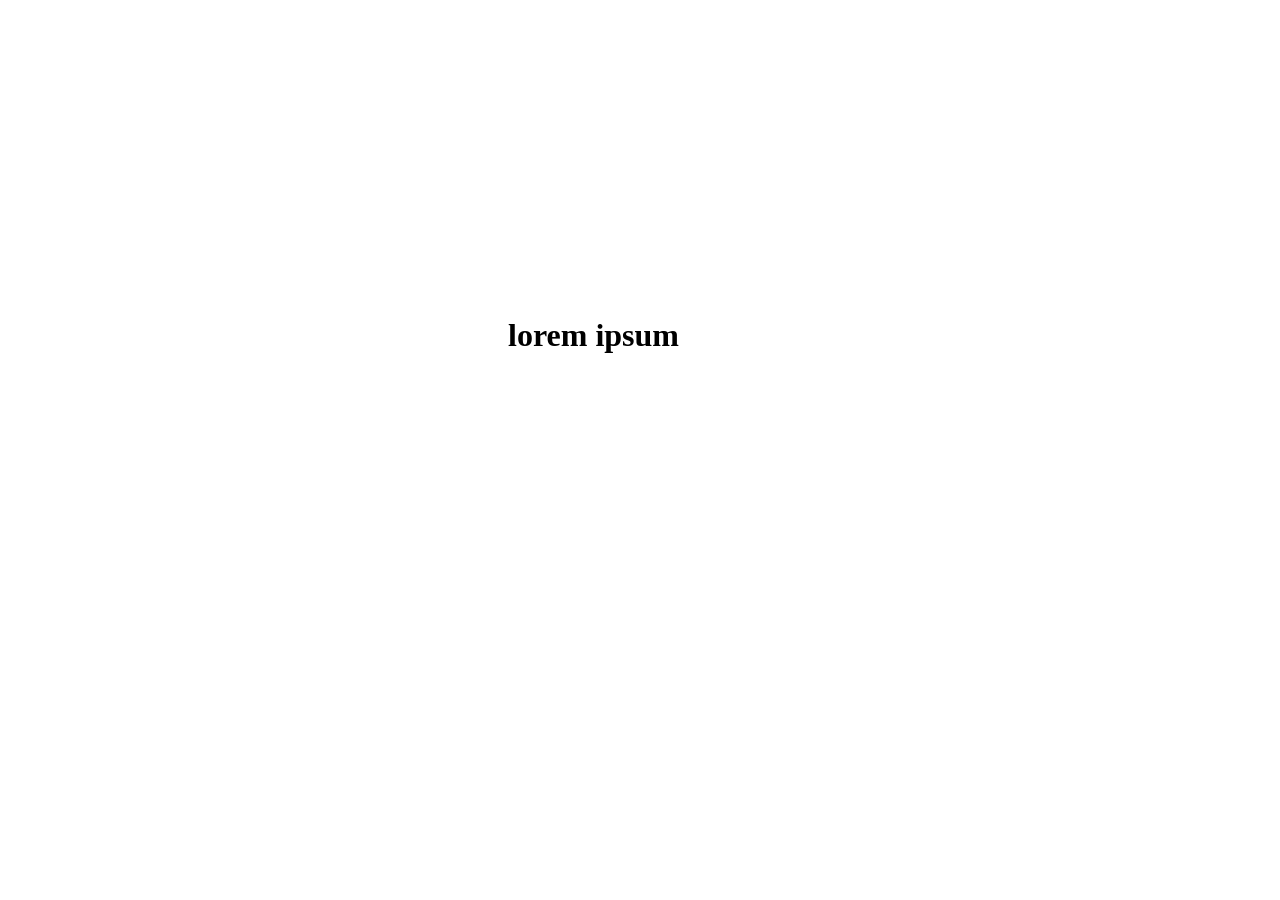
==== index.html @ ad018ed7 "test" ====
<!DOCTYPE html>

<html>
    <head>
        <title> Lorem ipsum v1 </title>
    </head>

    <body>
        <h1 style="margin-left: 500px;"> <br><br><br><br><br><br><br><br>lorem ipsum </h1>
    </body>

</html>
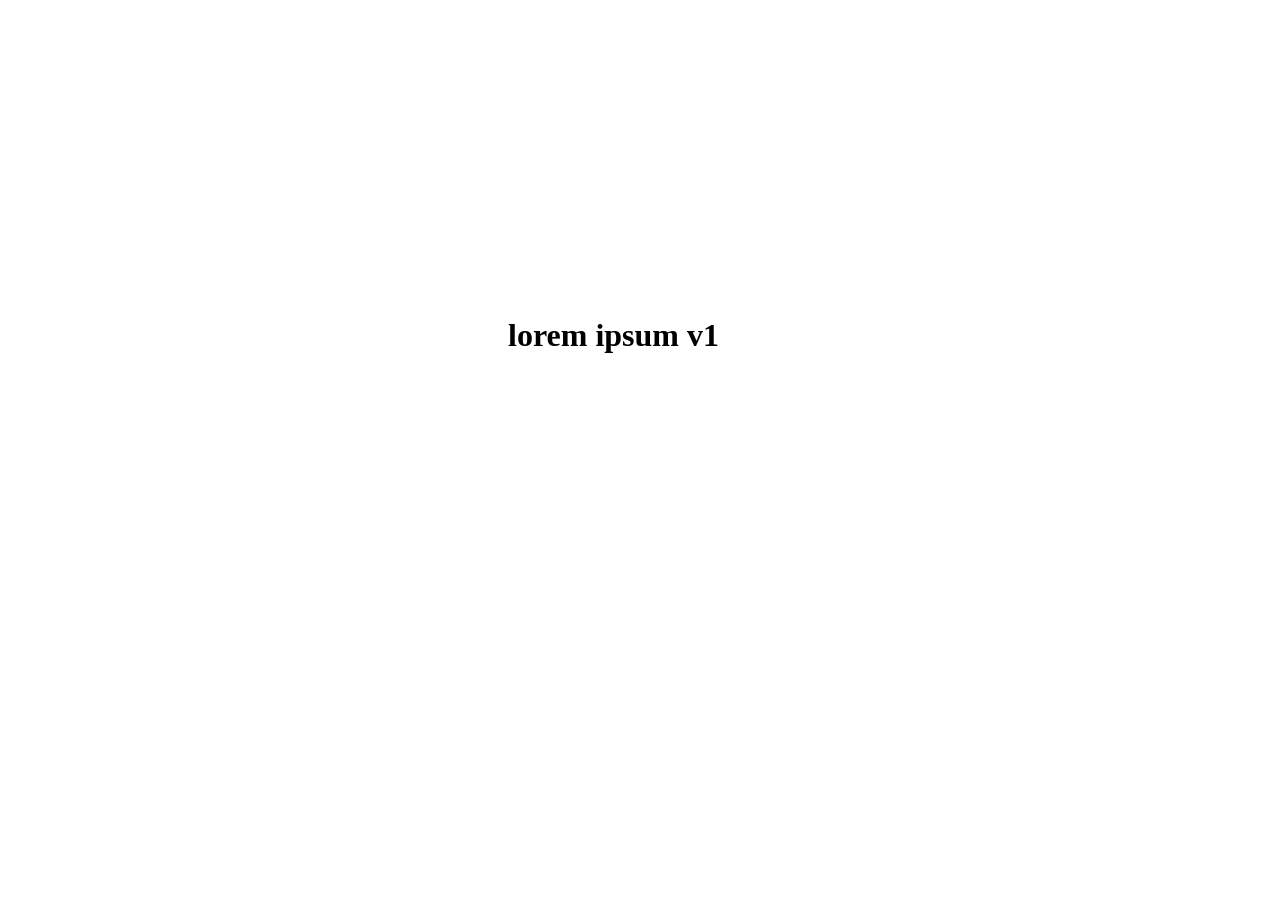
==== commit 3824842a: "food logs feature" ====
--- a/index.html
+++ b/index.html
@@ -6,7 +6,7 @@
     </head>
 
     <body>
-        <h1 style="margin-left: 500px;"> <br><br><br><br><br><br><br><br>lorem ipsum </h1>
+        <h1 style="margin-left: 500px;"> <br><br><br><br><br><br><br><br>lorem ipsum v1 </h1>
     </body>
 
 </html>
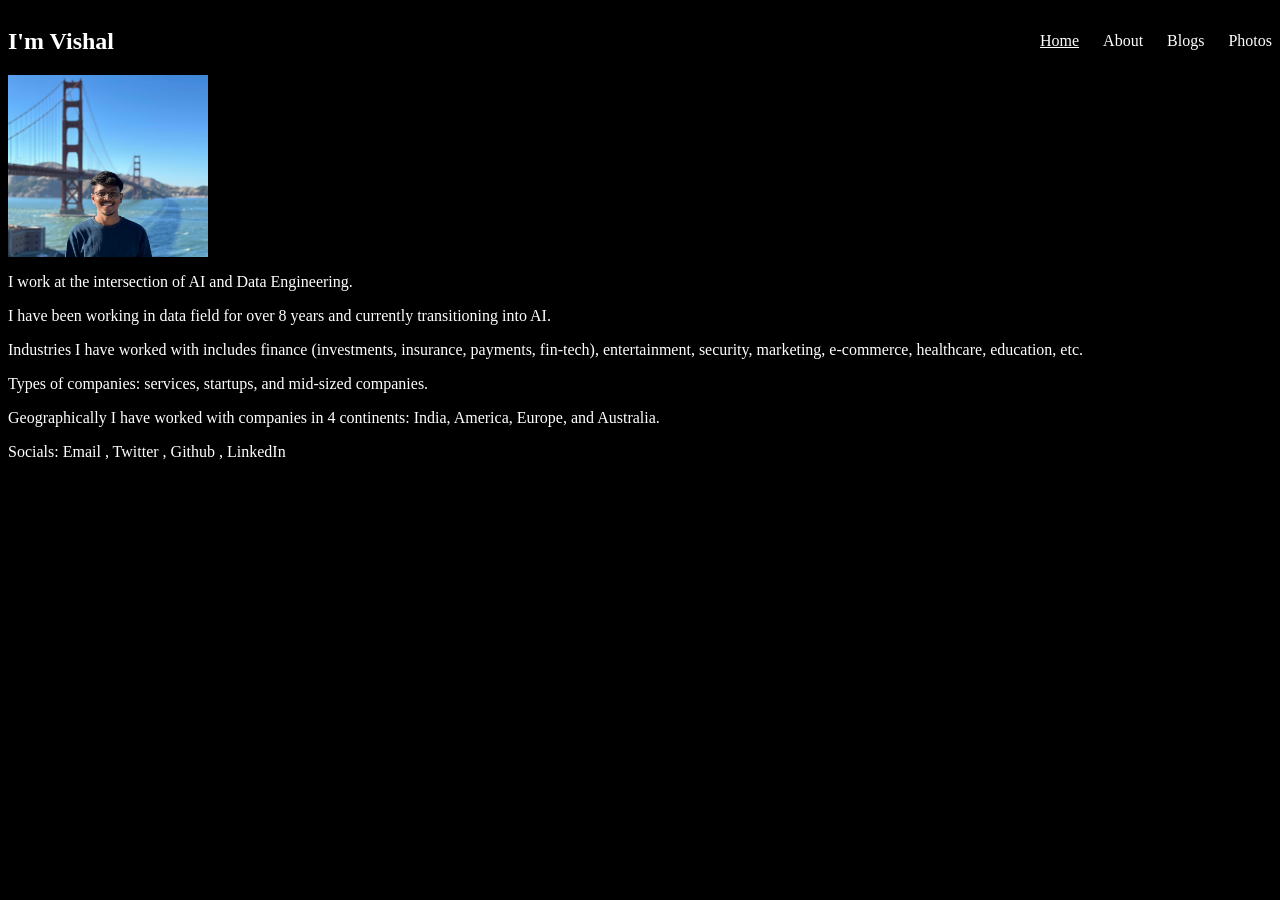
==== commit 3a4d598c: "personal website with basic structure andcontent v1" ====
--- a/index.html
+++ b/index.html
@@ -1,12 +1,49 @@
-<!DOCTYPE html>
+<html>
 
-<html>
     <head>
-        <title> Lorem ipsum v1 </title>
+        <meta charset="UTF-8">
+        <meta name="viewport" content="width=device-width, initial-scale=1.0">
+        <title> Vishal Waghmode </title>
+        <link rel="icon" type="image/png" href="/images/tree_icon_v2.png">
+        <link rel="stylesheet" href="styles.css">
     </head>
 
     <body>
-        <h1 style="margin-left: 500px;"> <br><br><br><br><br><br><br><br>lorem ipsum v1 </h1>
+
+        <div class="navigation_container">
+            <h2>I'm Vishal </h2>
+          
+            <nav>
+                <a href="index.html"  class="active"> Home</a>
+                <a href="about.html" > About</a>
+                <a href="blogs.html" > Blogs</a>
+                <a href="photos.html" > Photos</a>  
+                    
+            </nav>
+        </div>
+
+
+         <img class="profile_photo"  src="/images/photos/tech_bro.jpg" alt="photo didn't upload">
+         <p> I work at the intersection of AI and Data Engineering.</p>
+         <p> I have been working in data field for over 8 years and currently transitioning into AI.</p>
+         <p> Industries I have worked with includes finance (investments, insurance, payments, fin-tech), entertainment, security, marketing, e-commerce, healthcare, education, etc.</p>
+         <p> Types of companies: services, startups, and mid-sized companies. </p>
+         <p> Geographically I have worked with companies in 4 continents: India, America, Europe, and Australia. </p>
+
+       
+
     </body>
 
+    <footer>
+        <p> Socials: 
+         
+           <a href="mailto:vishalwaghmode007@gmail.com" target="_blank"> Email </a>, 
+            <a href="https://x.com/vishal_555_" target="_blank"> Twitter </a>, 
+            <a href="https://github.com/vishal-555" target="_blank"> Github </a>,
+            <a href="https://linkedin.com/in/vishalwaghmode" target="_blank"> LinkedIn </a>
+       
+        </p>
+    </footer>
+
+
 </html>
--- a/styles.css
+++ b/styles.css
@@ -0,0 +1,48 @@
+body{
+    background-color:black;
+    color:white
+}
+img{
+    width:33%;
+    height:600px; /*height:auto;*/
+    object-fit: contain;
+    
+}
+
+.navigation_container{
+    display:flex;
+    justify-content:space-between;
+    align-items:center;
+}
+
+nav {
+  display:flex;
+  gap: 24px; 
+}
+
+nav a.active{
+    text-decoration:underline;
+}
+
+nav a:hover{
+    color:#80EF80;
+
+}
+a {
+    color: inherit;
+    text-decoration: none;
+}
+
+.profile_photo{
+    width: 200px;
+    height: auto;
+
+}
+
+.socials{
+    display:flex;
+    justify-content:center;
+    gap:16px;
+    margin-top:8px;
+}
+
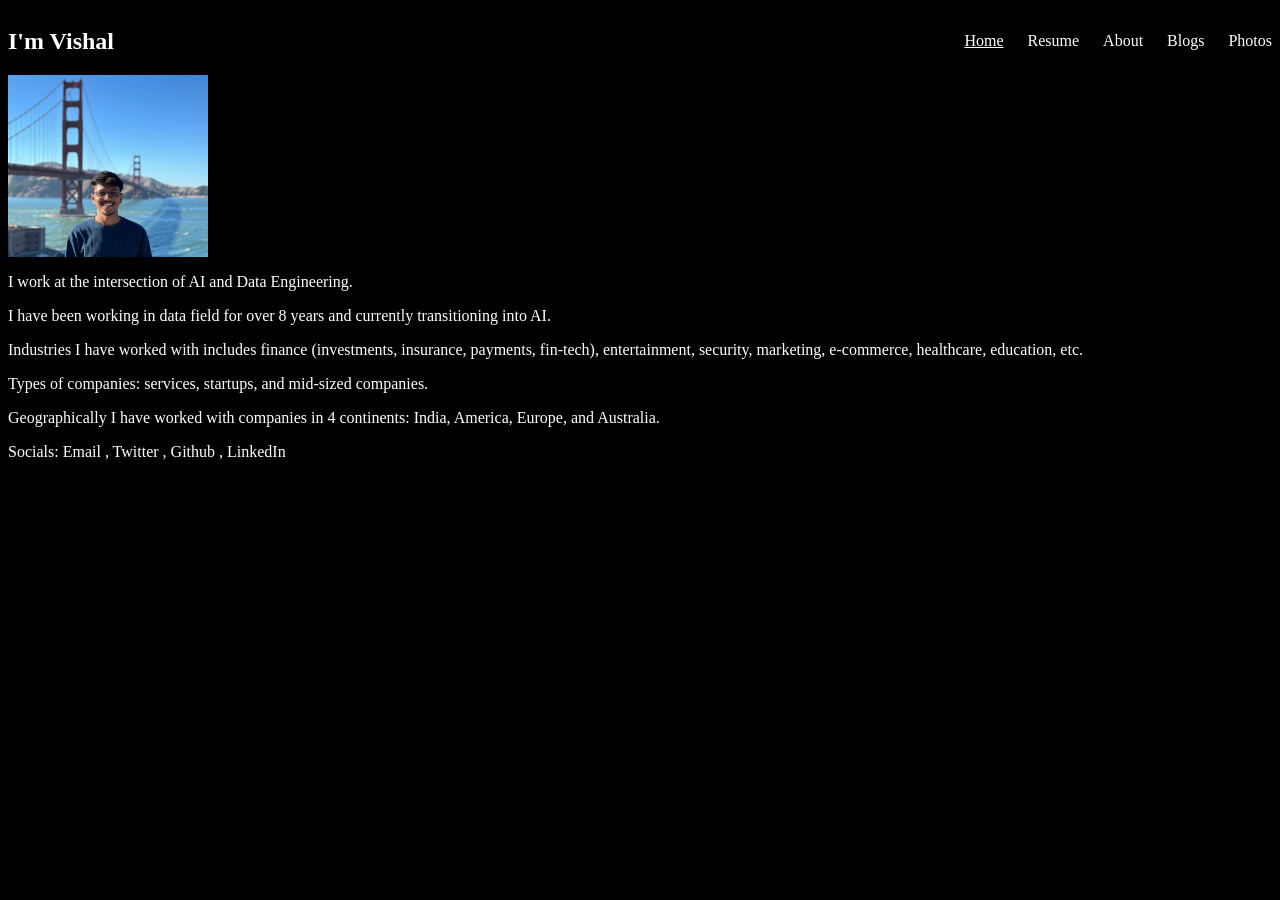
==== commit e9c5c922: "added resume page" ====
--- a/index.html
+++ b/index.html
@@ -15,6 +15,7 @@
           
             <nav>
                 <a href="index.html"  class="active"> Home</a>
+                <a href="resume.html" > Resume</a>
                 <a href="about.html" > About</a>
                 <a href="blogs.html" > Blogs</a>
                 <a href="photos.html" > Photos</a>  
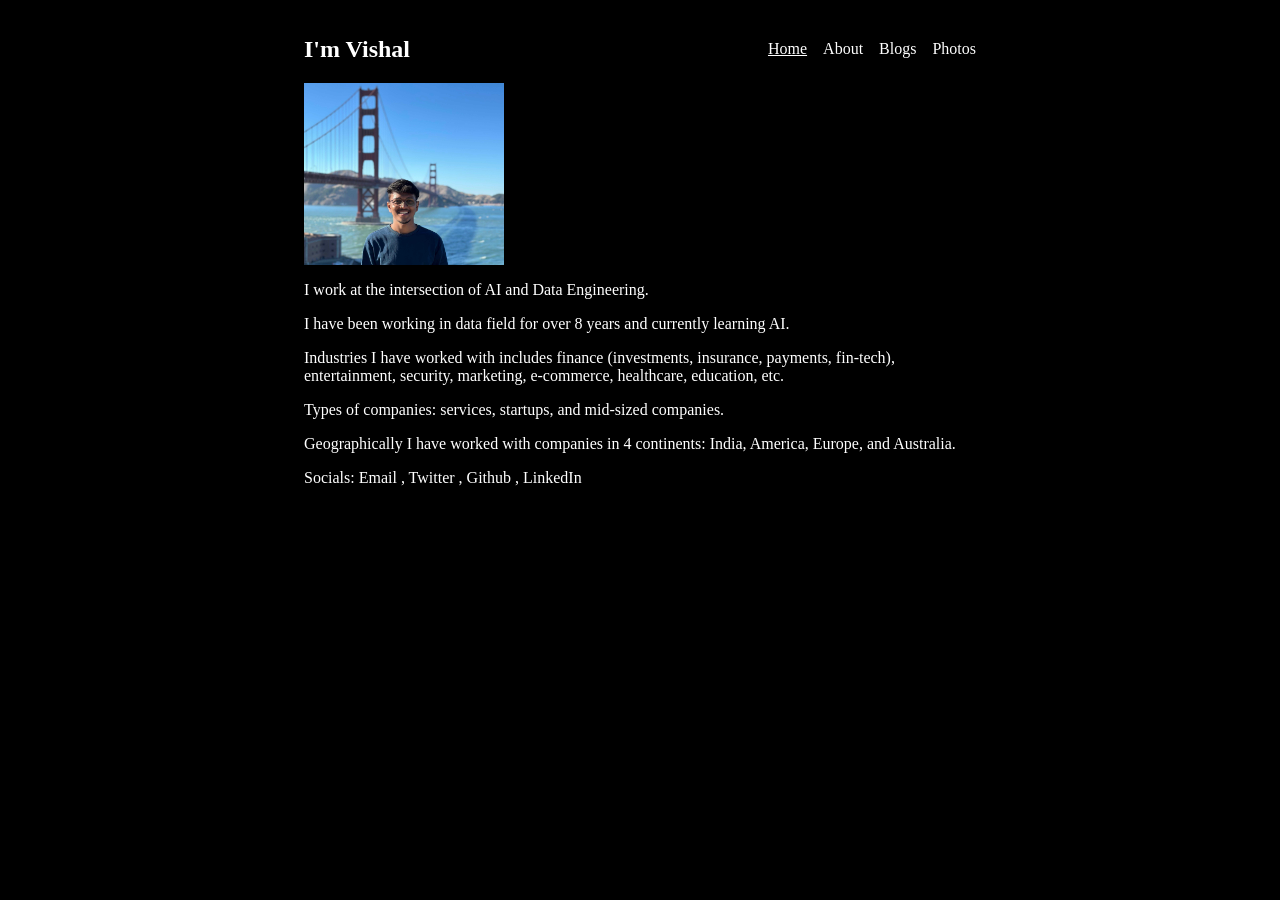
==== commit ff325b31: "added mobile friendly feature" ====
--- a/index.html
+++ b/index.html
@@ -2,7 +2,7 @@
 
     <head>
         <meta charset="UTF-8">
-        <meta name="viewport" content="width=device-width, initial-scale=1.0">
+        <meta name="viewport" content="width=device-width, initial-scale=1">
         <title> Vishal Waghmode </title>
         <link rel="icon" type="image/png" href="/images/tree_icon_v2.png">
         <link rel="stylesheet" href="styles.css">
@@ -15,7 +15,6 @@
           
             <nav>
                 <a href="index.html"  class="active"> Home</a>
-                <a href="resume.html" > Resume</a>
                 <a href="about.html" > About</a>
                 <a href="blogs.html" > Blogs</a>
                 <a href="photos.html" > Photos</a>  
@@ -26,7 +25,7 @@
 
          <img class="profile_photo"  src="/images/photos/tech_bro.jpg" alt="photo didn't upload">
          <p> I work at the intersection of AI and Data Engineering.</p>
-         <p> I have been working in data field for over 8 years and currently transitioning into AI.</p>
+         <p> I have been working in data field for over 8 years and currently learning AI.</p>
          <p> Industries I have worked with includes finance (investments, insurance, payments, fin-tech), entertainment, security, marketing, e-commerce, healthcare, education, etc.</p>
          <p> Types of companies: services, startups, and mid-sized companies. </p>
          <p> Geographically I have worked with companies in 4 continents: India, America, Europe, and Australia. </p>
--- a/styles.css
+++ b/styles.css
@@ -46,3 +46,22 @@
     margin-top:8px;
 }
 
+body {
+  margin: 0 auto;
+  padding: 1rem;
+  max-width: 42rem;
+}
+
+header {
+  display: flex;
+  flex-wrap: wrap;
+  gap: 0.75rem;
+  align-items: baseline;
+  justify-content: space-between;
+}
+
+nav {
+  display: flex;
+  flex-wrap: wrap;
+  gap: 1rem;
+}
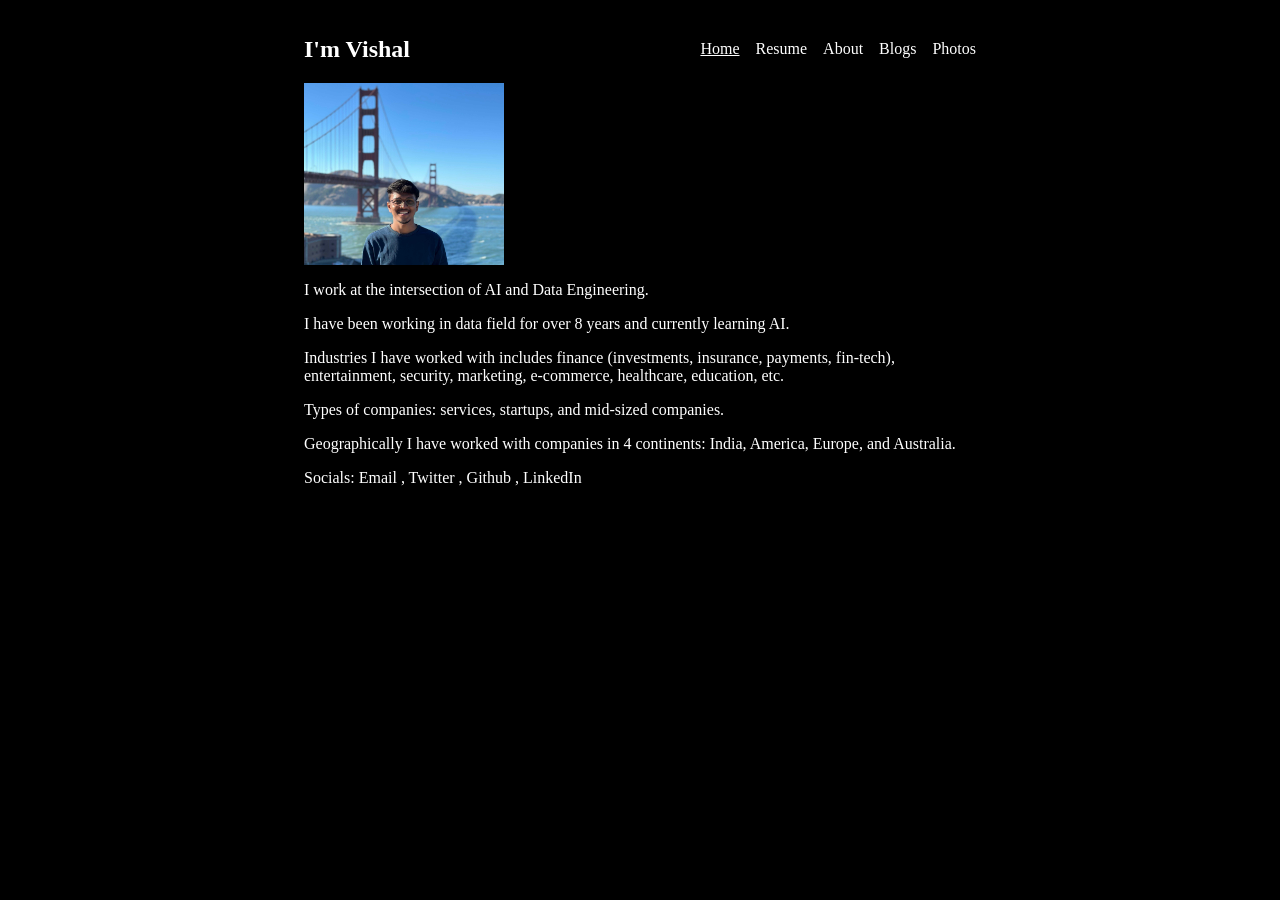
==== commit 88253555: "Merge pull request #3 from vishal-555/make_mobile_friendly added mobile friendly feature" ====
--- a/index.html
+++ b/index.html
@@ -15,6 +15,7 @@
           
             <nav>
                 <a href="index.html"  class="active"> Home</a>
+                <a href="resume.html" > Resume</a>
                 <a href="about.html" > About</a>
                 <a href="blogs.html" > Blogs</a>
                 <a href="photos.html" > Photos</a>  
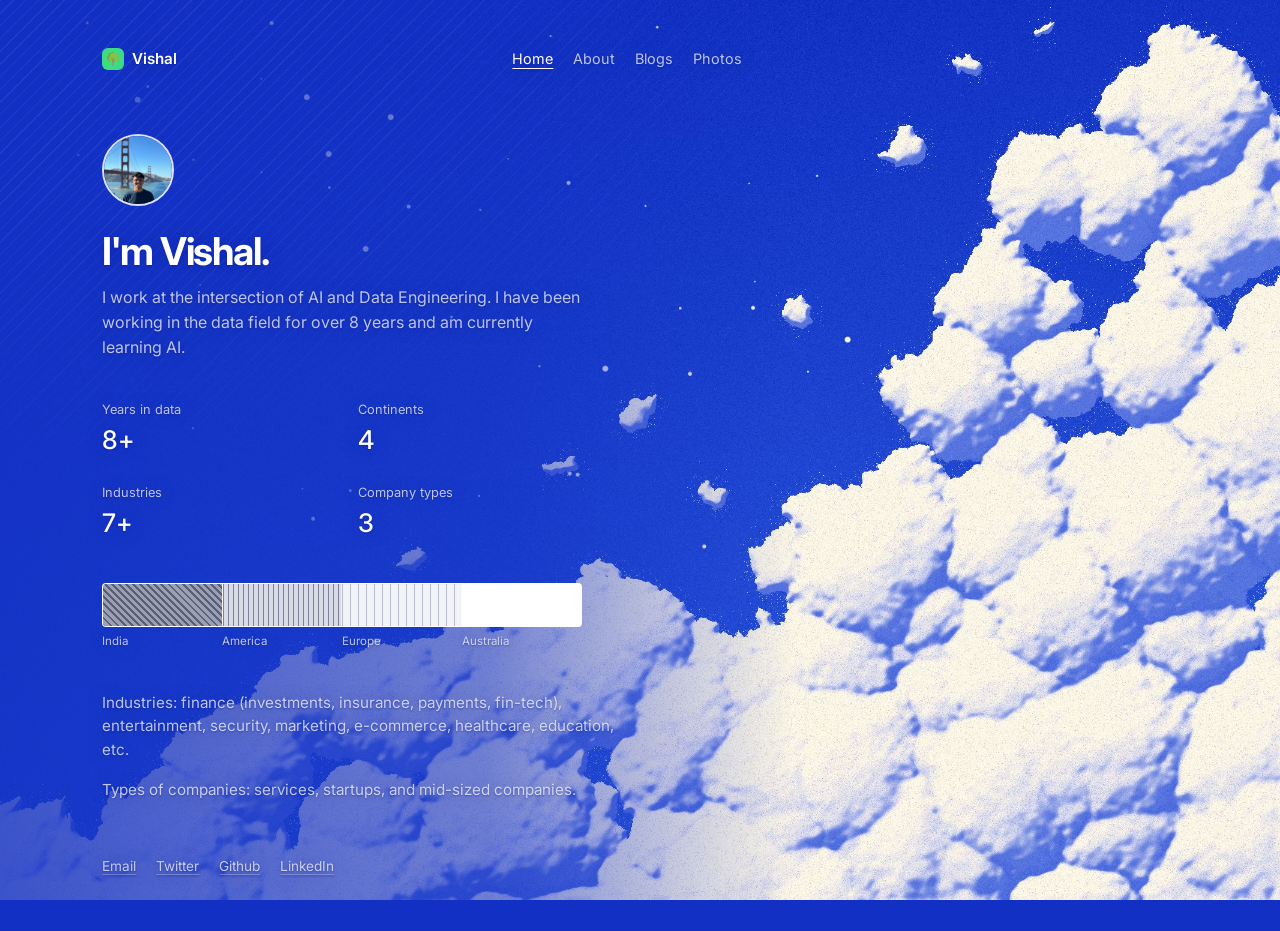
==== commit c1110f96: "Blue sky redesign with cumulus clouds, mobile and desktop friendly - Inter font, white type over a r" ====
--- a/index.html
+++ b/index.html
@@ -1,50 +1,58 @@
-<html>
-
+<!DOCTYPE html>
+<html lang="en">
     <head>
         <meta charset="UTF-8">
-        <meta name="viewport" content="width=device-width, initial-scale=1">
-        <title> Vishal Waghmode </title>
+        <meta name="viewport" content="width=device-width, initial-scale=1, viewport-fit=cover">
+        <meta name="theme-color" content="#1230c4">
+        <title>Vishal Waghmode</title>
         <link rel="icon" type="image/png" href="/images/tree_icon_v2.png">
+        <link rel="preconnect" href="https://fonts.googleapis.com">
+        <link rel="preconnect" href="https://fonts.gstatic.com" crossorigin>
+        <link href="https://fonts.googleapis.com/css2?family=Inter:wght@400;500;600;700&display=swap" rel="stylesheet">
         <link rel="stylesheet" href="styles.css">
     </head>
 
     <body>
+        <div class="page">
+            <header class="navigation_container">
+                <a class="brand" href="index.html"><img src="/images/tree_icon_v2.png" alt=""> Vishal</a>
+                <nav>
+                    <a href="index.html" class="active">Home</a>
+                    <a href="about.html">About</a>
+                    <a href="blogs.html">Blogs</a>
+                    <a href="photos.html">Photos</a>
+                </nav>
+            </header>
 
-        <div class="navigation_container">
-            <h2>I'm Vishal </h2>
-          
-            <nav>
-                <a href="index.html"  class="active"> Home</a>
-                <a href="resume.html" > Resume</a>
-                <a href="about.html" > About</a>
-                <a href="blogs.html" > Blogs</a>
-                <a href="photos.html" > Photos</a>  
-                    
-            </nav>
+            <main>
+                <img class="profile_photo" src="/images/photos/tech_bro.jpg" alt="Vishal">
+                <h1>I'm Vishal.</h1>
+                <p class="lede">I work at the intersection of AI and Data Engineering. I have been working in the data field for over 8 years and am currently learning AI.</p>
+
+                <dl class="stats">
+                    <div><dt>Years in data</dt><dd>8+</dd></div>
+                    <div><dt>Continents</dt><dd>4</dd></div>
+                    <div><dt>Industries</dt><dd>7+</dd></div>
+                    <div><dt>Company types</dt><dd>3</dd></div>
+                </dl>
+
+                <div class="bar" aria-hidden="true"><span></span><span></span><span></span><span></span></div>
+                <div class="bar-labels"><span>India</span><span>America</span><span>Europe</span><span>Australia</span></div>
+
+                <div class="details">
+                    <p>Industries: finance (investments, insurance, payments, fin-tech), entertainment, security, marketing, e-commerce, healthcare, education, etc.</p>
+                    <p>Types of companies: services, startups, and mid-sized companies.</p>
+                </div>
+            </main>
+
+            <footer>
+                <div class="socials">
+                    <a href="mailto:vishalwaghmode007@gmail.com" target="_blank">Email</a>
+                    <a href="https://x.com/vishal_555_" target="_blank">Twitter</a>
+                    <a href="https://github.com/vishal-555" target="_blank">Github</a>
+                    <a href="https://linkedin.com/in/vishalwaghmode" target="_blank">LinkedIn</a>
+                </div>
+            </footer>
         </div>
-
-
-         <img class="profile_photo"  src="/images/photos/tech_bro.jpg" alt="photo didn't upload">
-         <p> I work at the intersection of AI and Data Engineering.</p>
-         <p> I have been working in data field for over 8 years and currently learning AI.</p>
-         <p> Industries I have worked with includes finance (investments, insurance, payments, fin-tech), entertainment, security, marketing, e-commerce, healthcare, education, etc.</p>
-         <p> Types of companies: services, startups, and mid-sized companies. </p>
-         <p> Geographically I have worked with companies in 4 continents: India, America, Europe, and Australia. </p>
-
-       
-
     </body>
-
-    <footer>
-        <p> Socials: 
-         
-           <a href="mailto:vishalwaghmode007@gmail.com" target="_blank"> Email </a>, 
-            <a href="https://x.com/vishal_555_" target="_blank"> Twitter </a>, 
-            <a href="https://github.com/vishal-555" target="_blank"> Github </a>,
-            <a href="https://linkedin.com/in/vishalwaghmode" target="_blank"> LinkedIn </a>
-       
-        </p>
-    </footer>
-
-
-</html>+</html>
--- a/styles.css
+++ b/styles.css
@@ -1,67 +1,334 @@
-body{
-    background-color:black;
-    color:white
-}
-img{
-    width:33%;
-    height:600px; /*height:auto;*/
-    object-fit: contain;
-    
-}
-
-.navigation_container{
-    display:flex;
-    justify-content:space-between;
-    align-items:center;
-}
-
-nav {
-  display:flex;
-  gap: 24px; 
-}
-
-nav a.active{
-    text-decoration:underline;
-}
-
-nav a:hover{
-    color:#80EF80;
-
-}
+:root {
+    --blue: #1230c4;
+    --text: #ffffff;
+    --muted: rgba(255, 255, 255, 0.72);
+    --line: rgba(255, 255, 255, 0.28);
+    --green: #3ddc84;
+}
+
+* {
+    box-sizing: border-box;
+}
+
+html {
+    background: var(--blue);
+    -webkit-text-size-adjust: 100%;
+    text-size-adjust: 100%;
+}
+
+body {
+    margin: 0;
+    min-height: 100vh;
+    min-height: 100dvh;
+    font-family: "Inter", system-ui, -apple-system, "Segoe UI", sans-serif;
+    color: var(--text);
+    background: transparent;
+    line-height: 1.55;
+    -webkit-font-smoothing: antialiased;
+    /* keeps text readable when it scrolls over the clouds */
+    text-shadow: 0 1px 2px rgba(10, 30, 140, 0.45), 0 0 18px rgba(10, 30, 140, 0.4);
+    -webkit-tap-highlight-color: transparent;
+}
+
+/* fixed sky layer - works on iOS/Android where background-attachment: fixed doesn't.
+   100lvh = the tallest viewport, so the image doesn't jump when the mobile URL bar hides. */
+body::before,
+body::after {
+    content: "";
+    position: fixed;
+    top: 0;
+    left: 0;
+    width: 100%;
+    height: 100vh;
+    height: 100lvh;
+    z-index: -1;
+    pointer-events: none;
+}
+
+/* the blue wash sits behind the text column so white text stays readable over clouds */
+body::before {
+    background:
+        linear-gradient(90deg, rgba(18, 48, 196, 0.82) 0%, rgba(18, 48, 196, 0.6) 38%, rgba(18, 48, 196, 0) 62%),
+        url("/images/sky-wide.jpg") right bottom / cover no-repeat,
+        var(--blue);
+}
+
+/* diagonal print hatching in the top-left corner */
+body::after {
+    background: repeating-linear-gradient(135deg, rgba(255, 255, 255, 0.07) 0 1px, transparent 1px 9px);
+    -webkit-mask-image: radial-gradient(ellipse 70% 55% at 0 0, #000 30%, transparent 100%);
+    mask-image: radial-gradient(ellipse 70% 55% at 0 0, #000 30%, transparent 100%);
+}
+
+/* portrait phones and tablets get a tall composition */
+@media (max-aspect-ratio: 4/5) {
+    body::before {
+        background:
+            linear-gradient(180deg, rgba(18, 48, 196, 0) 25%, rgba(18, 48, 196, 0.55) 55%, rgba(18, 48, 196, 0.6) 100%),
+            url("/images/sky-tall.jpg") right bottom / cover no-repeat,
+            var(--blue);
+    }
+}
+
 a {
     color: inherit;
     text-decoration: none;
 }
 
-.profile_photo{
-    width: 200px;
-    height: auto;
-
-}
-
-.socials{
-    display:flex;
-    justify-content:center;
-    gap:16px;
-    margin-top:8px;
-}
-
-body {
-  margin: 0 auto;
-  padding: 1rem;
-  max-width: 42rem;
-}
-
-header {
-  display: flex;
-  flex-wrap: wrap;
-  gap: 0.75rem;
-  align-items: baseline;
-  justify-content: space-between;
+.page {
+    max-width: 40rem;
+    margin-left: max(clamp(16px, 8vw, 9rem), env(safe-area-inset-left));
+    margin-right: max(16px, env(safe-area-inset-right));
+    padding: max(2.5rem, env(safe-area-inset-top)) 0 max(3rem, env(safe-area-inset-bottom));
+}
+
+/* header */
+.navigation_container {
+    display: flex;
+    flex-wrap: wrap;
+    justify-content: space-between;
+    align-items: center;
+    gap: 1rem;
+    margin-bottom: 3.5rem;
+}
+
+.brand {
+    display: flex;
+    align-items: center;
+    gap: 0.5rem;
+    font-weight: 600;
+    font-size: 0.95rem;
+}
+
+.brand img {
+    width: 22px;
+    height: 22px;
+    padding: 3px;
+    border-radius: 6px;
+    background: var(--green);
 }
 
 nav {
-  display: flex;
-  flex-wrap: wrap;
-  gap: 1rem;
-}+    display: flex;
+    flex-wrap: wrap;
+    gap: 1.25rem;
+    font-size: 0.9rem;
+}
+
+nav a {
+    color: var(--muted);
+    padding: 0.5rem 0; /* bigger tap target */
+}
+
+nav a.active {
+    color: var(--text);
+    text-decoration: underline;
+    text-underline-offset: 4px;
+}
+
+@media (hover: hover) {
+    nav a:hover {
+        color: var(--green);
+    }
+}
+
+/* type */
+h1 {
+    font-size: clamp(1.8rem, 5vw, 2.4rem);
+    font-weight: 700;
+    letter-spacing: -0.03em;
+    line-height: 1.12;
+    margin: 0 0 0.75rem;
+}
+
+.lede {
+    color: var(--muted);
+    margin: 0 0 2.5rem;
+    max-width: 30rem;
+}
+
+p {
+    margin: 0 0 1rem;
+}
+
+p a,
+.socials a {
+    text-decoration: underline;
+    text-decoration-color: var(--line);
+    text-underline-offset: 3px;
+}
+
+@media (hover: hover) {
+    p a:hover,
+    .socials a:hover,
+    summary:hover {
+        color: var(--green);
+    }
+}
+
+.profile_photo {
+    display: block;
+    width: 72px;
+    height: 72px;
+    object-fit: cover;
+    border-radius: 50%;
+    border: 2px solid rgba(255, 255, 255, 0.85);
+    margin-bottom: 1.5rem;
+}
+
+/* stat grid, like the "Incoming / Expenses" rows */
+.stats {
+    display: grid;
+    grid-template-columns: repeat(2, minmax(0, 1fr));
+    gap: 1.5rem 2rem;
+    margin: 0 0 2.5rem;
+    max-width: 30rem;
+}
+
+.stats dt {
+    font-size: 0.8rem;
+    color: var(--muted);
+}
+
+.stats dd {
+    margin: 0;
+    font-size: 1.6rem;
+    font-weight: 500;
+    letter-spacing: -0.02em;
+}
+
+/* hatched bar */
+.bar {
+    display: grid;
+    grid-template-columns: repeat(4, 1fr);
+    max-width: 30rem;
+    height: 44px;
+    border: 1px solid rgba(255, 255, 255, 0.9);
+    border-radius: 4px;
+    overflow: hidden;
+    background: rgba(255, 255, 255, 0.95);
+}
+
+.bar span {
+    border-right: 1px solid rgba(255, 255, 255, 0.9);
+}
+
+.bar span:nth-child(1) { background: repeating-linear-gradient(45deg, #5a5f73 0 2px, #9aa0b5 2px 5px); }
+.bar span:nth-child(2) { background: repeating-linear-gradient(90deg, #7d8296 0 1px, #d8dbe6 1px 5px); }
+.bar span:nth-child(3) { background: repeating-linear-gradient(90deg, #b8bccb 0 1px, #f2f3f7 1px 8px); }
+.bar span:nth-child(4) { background: #fff; border-right: 0; }
+
+.bar-labels {
+    display: grid;
+    grid-template-columns: repeat(4, 1fr);
+    max-width: 30rem;
+    margin: 0.4rem 0 2.5rem;
+    font-size: 0.72rem;
+    color: var(--muted);
+}
+
+.details {
+    color: var(--muted);
+    font-size: 0.95rem;
+    max-width: 32rem;
+}
+
+/* blogs */
+details {
+    border-top: 1px solid var(--line);
+    padding: 1rem 0;
+}
+
+details:last-of-type {
+    border-bottom: 1px solid var(--line);
+}
+
+summary {
+    cursor: pointer;
+    font-weight: 600;
+    padding: 0.25rem 0;
+}
+
+
+details[open] summary {
+    margin-bottom: 0.75rem;
+}
+
+details ul {
+    margin: 0 0 0.5rem;
+    padding-left: 1.2rem;
+}
+
+/* photos */
+.gallery {
+    display: grid;
+    grid-template-columns: repeat(auto-fill, minmax(180px, 1fr));
+    gap: 10px;
+}
+
+.gallery img {
+    width: 100%;
+    aspect-ratio: 3 / 4;
+    object-fit: cover;
+    border-radius: 6px;
+    display: block;
+}
+
+.page.wide {
+    max-width: 60rem;
+}
+
+iframe {
+    max-width: 100%;
+    margin-bottom: 1.5rem;
+}
+
+footer {
+    margin-top: 3rem;
+    font-size: 0.85rem;
+    color: var(--muted);
+}
+
+.socials {
+    display: flex;
+    flex-wrap: wrap;
+    gap: 0.5rem 1.25rem;
+}
+
+.socials a {
+    padding: 0.4rem 0;
+}
+
+/* large desktop monitors */
+@media (min-width: 1600px) {
+    html {
+        font-size: 18px;
+    }
+}
+
+@media (max-width: 480px) {
+    .navigation_container {
+        margin-bottom: 2.5rem;
+    }
+    .stats dd {
+        font-size: 1.35rem;
+    }
+    .gallery {
+        grid-template-columns: repeat(2, 1fr);
+        gap: 8px;
+    }
+}
+
+/* small phones (iPhone SE, compact Androids) */
+@media (max-width: 360px) {
+    nav {
+        gap: 1rem;
+        font-size: 0.85rem;
+    }
+    .stats {
+        gap: 1.25rem 1rem;
+    }
+    .bar-labels {
+        font-size: 0.65rem;
+    }
+}
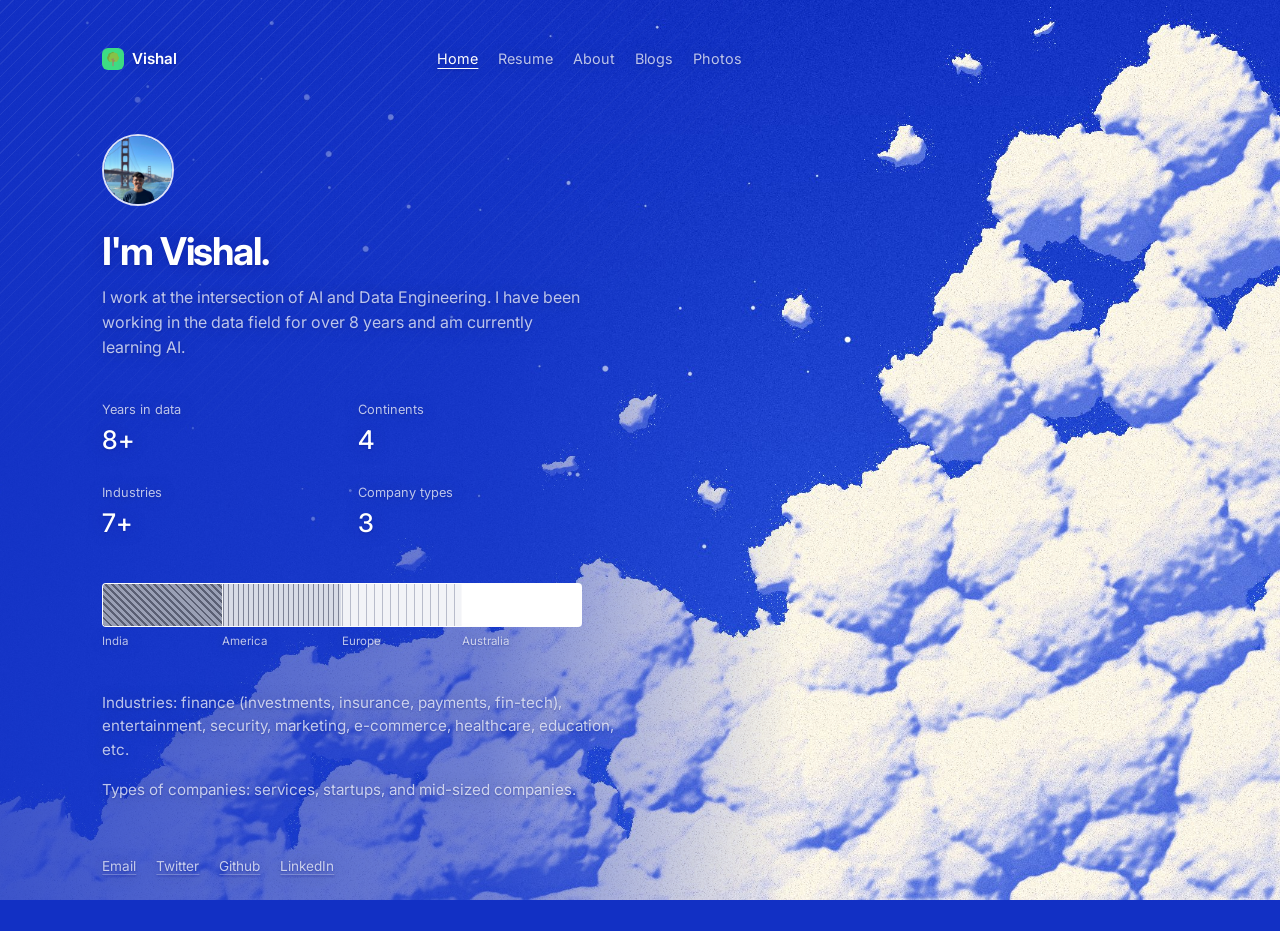
==== commit b45d0c88: "Merge make_mobile_friendly: blue sky redesign Resolved nav conflicts by keeping the redesigned pages" ====
--- a/index.html
+++ b/index.html
@@ -18,6 +18,7 @@
                 <a class="brand" href="index.html"><img src="/images/tree_icon_v2.png" alt=""> Vishal</a>
                 <nav>
                     <a href="index.html" class="active">Home</a>
+                    <a href="resume.html">Resume</a>
                     <a href="about.html">About</a>
                     <a href="blogs.html">Blogs</a>
                     <a href="photos.html">Photos</a>
--- a/styles.css
+++ b/styles.css
@@ -332,3 +332,20 @@
         font-size: 0.65rem;
     }
 }
+
+/* resume */
+.resume {
+    display: block;
+    width: 100%;
+    height: 80vh;
+    min-height: 600px;
+    border-radius: 6px;
+    background: #fff;
+}
+
+@media (max-width: 600px) {
+    .resume {
+        height: 70vh;
+        min-height: 420px;
+    }
+}
